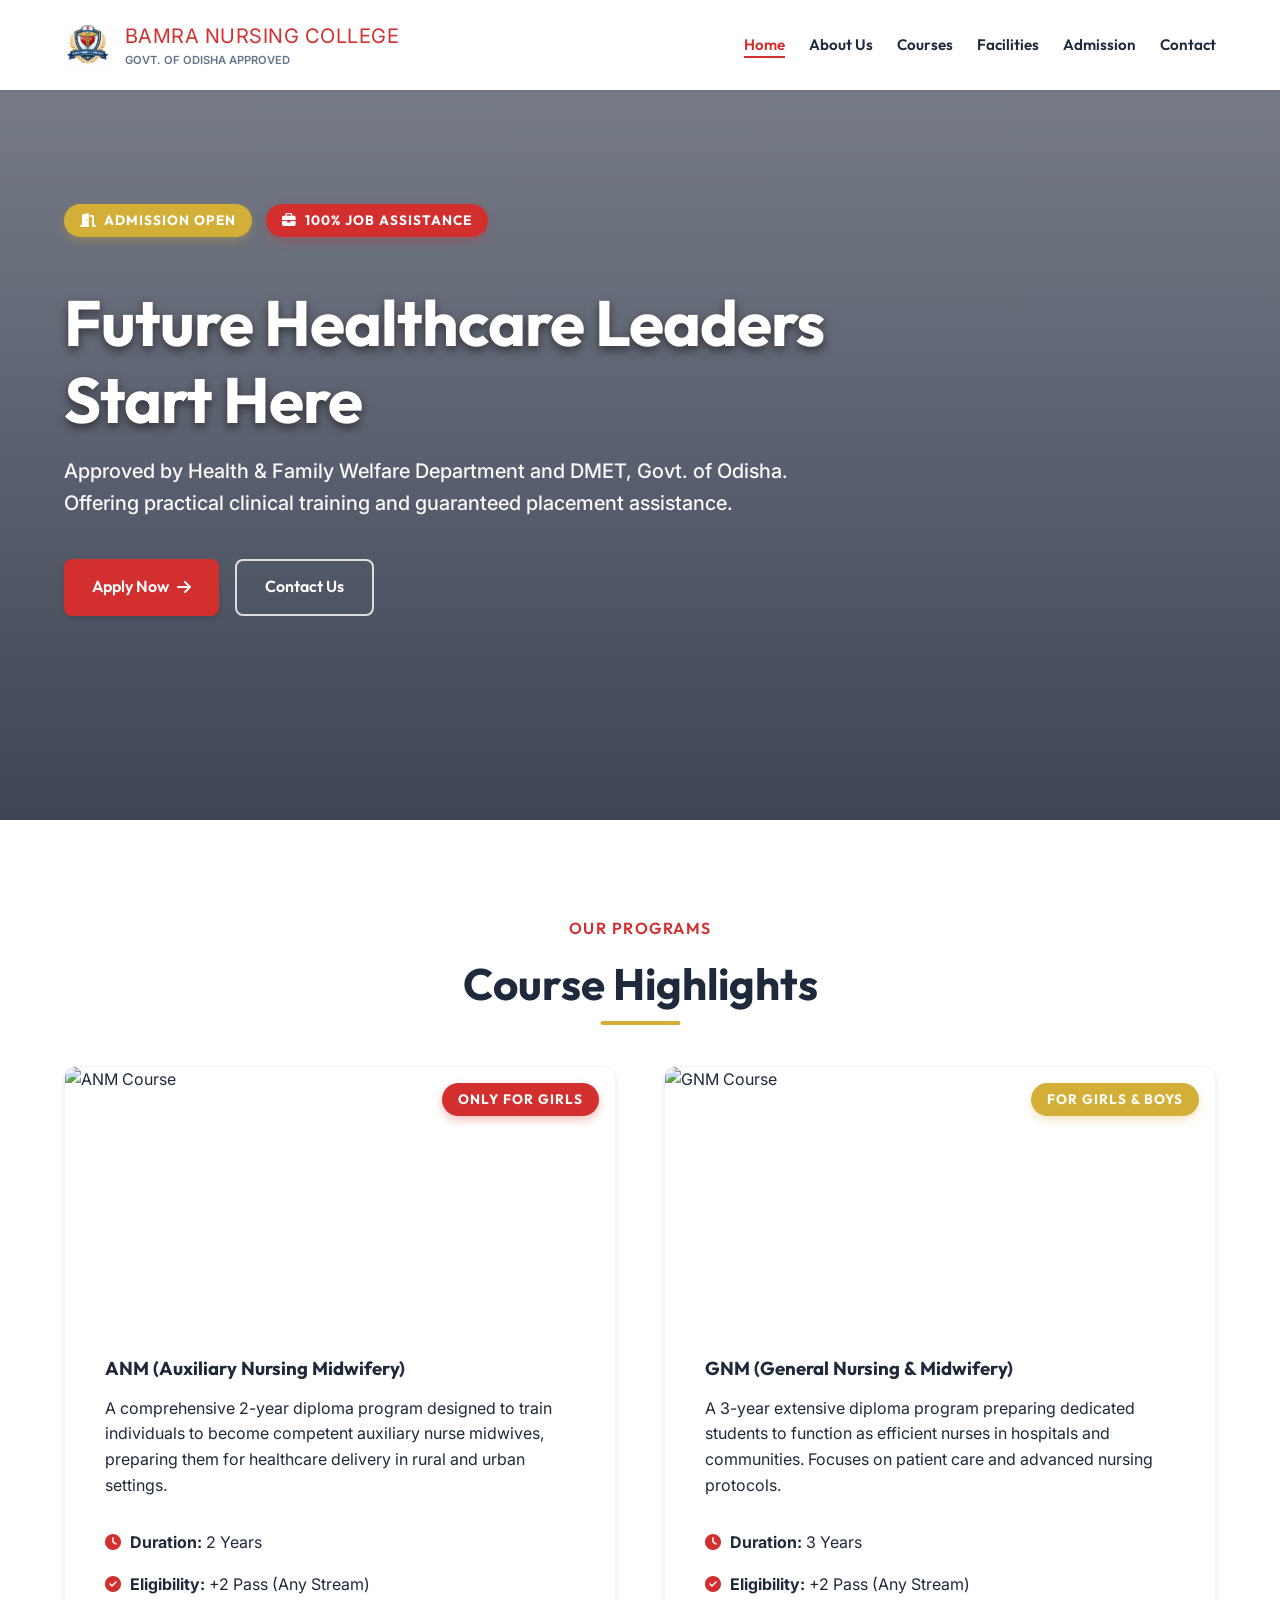
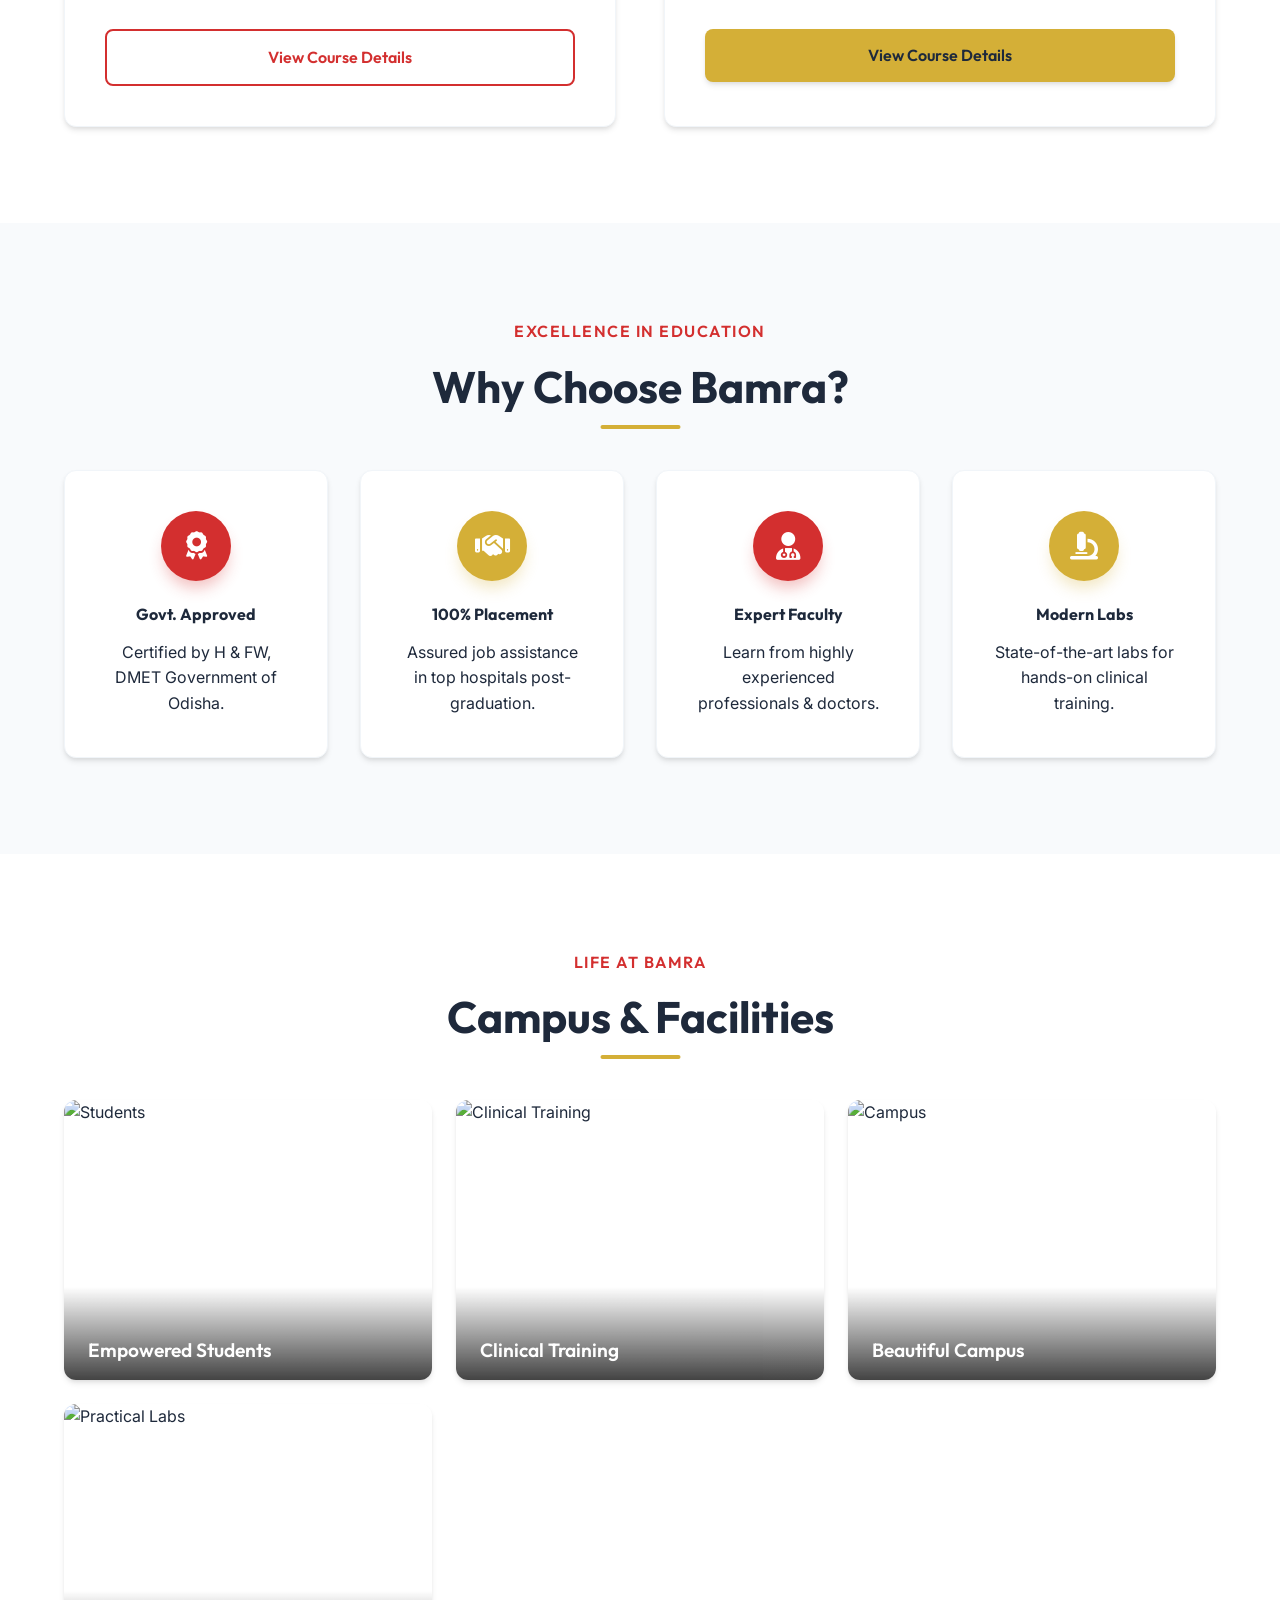
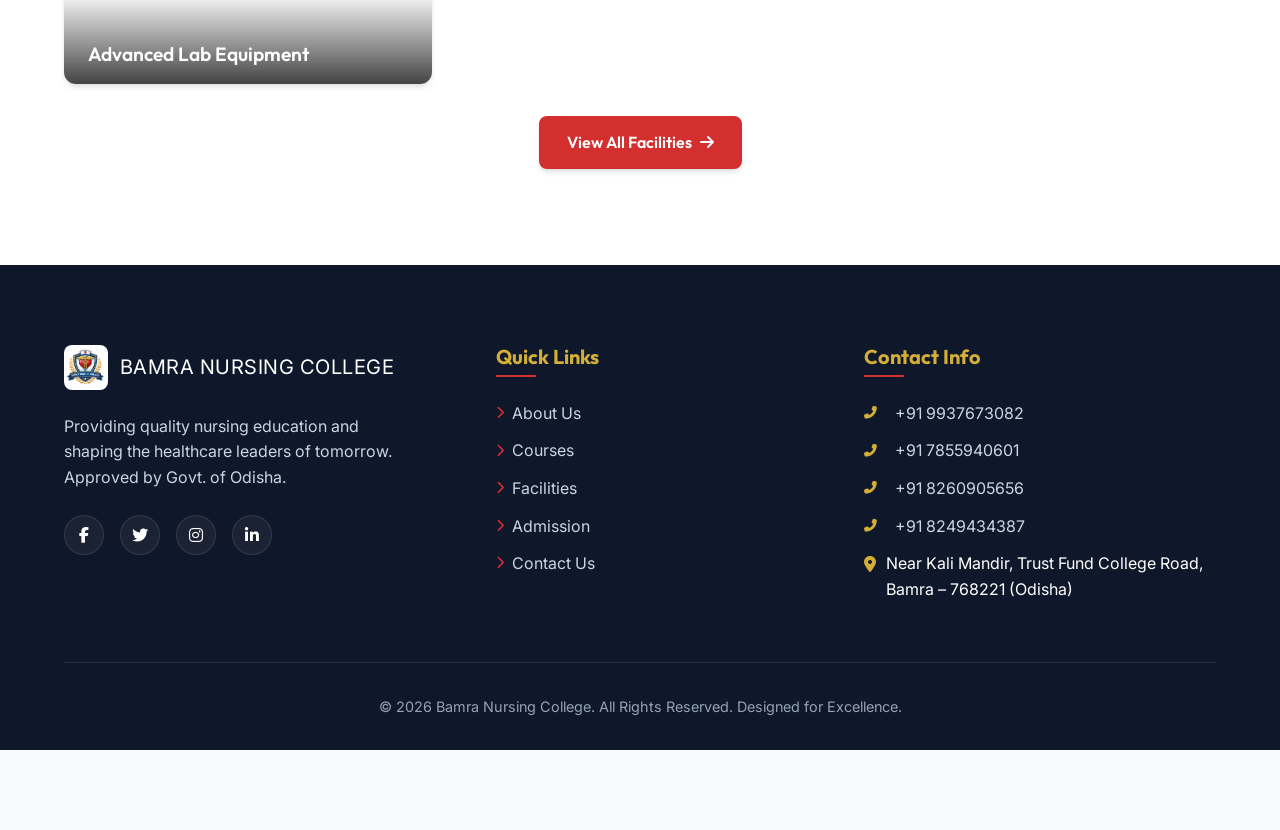
==== index.html @ a9dd7c08 "college first" ====
<!DOCTYPE html>
<html lang="en">
<head>
    <meta charset="UTF-8">
    <meta name="viewport" content="width=device-width, initial-scale=1.0">
    <title>Home - Bamra Nursing College</title>
    <meta name="description" content="Bamra Nursing College - Approved by H & FW, DMET Govt. of Odisha. Offering ANM and GNM courses with 100% Job Assistance.">
    <link rel="stylesheet" href="style.css">
    <script src="script.js" defer></script>
    <style>
        /* Hero Carousel Specific Styles */
        .hero {
            position: relative;
            height: 100vh;
            min-height: 600px;
            overflow: hidden;
            display: flex;
            align-items: center;
            margin-top: -80px; /* Offset to sit behind navbar */
        }
        .hero-slide {
            position: absolute;
            top: 0;
            left: 0;
            width: 100%;
            height: 100%;
            opacity: 0;
            transition: opacity 1.5s ease-in-out;
            background-size: cover;
            background-position: center;
            z-index: 1;
        }
        .hero-slide.active {
            opacity: 1;
        }
        .hero-slide::after {
            content: '';
            position: absolute;
            top: 0; left: 0; right: 0; bottom: 0;
            background: linear-gradient(to bottom, rgba(15, 23, 42, 0.5), rgba(15, 23, 42, 0.8));
            z-index: 2;
        }
        .hero-content {
            position: relative;
            z-index: 3;
            max-width: 900px;
            padding: 0 5%;
            color: var(--white);
            margin-top: 80px;
        }
        .hero-content h1 {
            font-size: 4rem;
            margin: 1.5rem 0 1rem;
            color: var(--white);
            text-shadow: 0 4px 10px rgba(0,0,0,0.5);
            letter-spacing: -1px;
        }
        .hero-content .lead {
            font-size: 1.25rem;
            margin-bottom: 2.5rem;
            color: #f8fafc;
            font-weight: 500;
        }
        .cta-group {
            display: flex;
            gap: 1rem;
            flex-wrap: wrap;
        }
        
        .gallery-grid {
            display: grid;
            grid-template-columns: repeat(auto-fit, minmax(280px, 1fr));
            gap: 1.5rem;
        }
        .gallery-item {
            border-radius: 12px;
            overflow: hidden;
            position: relative;
            height: 280px;
            box-shadow: var(--shadow-md);
        }
        .gallery-item img {
            width: 100%;
            height: 100%;
            object-fit: cover;
            transition: transform 0.6s cubic-bezier(0.4, 0, 0.2, 1);
        }
        .gallery-item:hover img {
            transform: scale(1.1);
        }
        .gallery-overlay {
            position: absolute;
            bottom: 0; left: 0; right: 0;
            background: linear-gradient(to top, rgba(0,0,0,0.9), transparent);
            padding: 3rem 1.5rem 1.5rem;
            color: white;
            font-family: 'Outfit', sans-serif;
            font-weight: 600;
            font-size: 1.2rem;
            transform: translateY(10px);
            opacity: 0.9;
            transition: var(--transition);
        }
        .gallery-item:hover .gallery-overlay {
            transform: translateY(0);
            opacity: 1;
        }
        
        @media (max-width: 768px) {
            .hero-content h1 { font-size: 2.5rem; }
            .hero-content .lead { font-size: 1.1rem; }
        }
    </style>
</head>
<body>

    <!-- Navbar -->
    <nav class="navbar">
        <div class="nav-brand">
            <img src="bamralogo.jpeg" alt="Bamra Nursing College Logo" style="height: 50px; border-radius: 8px;">
            <div class="brand-text-wrapper">
                <span class="brand-title">Bamra Nursing College</span>
                <span class="brand-subtitle">Govt. of Odisha Approved</span>
            </div>
        </div>
        
        <ul class="nav-links">
            <li><a href="index.html" class="active">Home</a></li>
            <li><a href="about.html">About Us</a></li>
            <li><a href="courses.html">Courses</a></li>
            <li><a href="facilities.html">Facilities</a></li>
            <li><a href="admission.html">Admission</a></li>
            <li><a href="contact.html">Contact</a></li>
        </ul>
        
        <div class="hamburger">
            <span></span>
            <span></span>
            <span></span>
        </div>
    </nav>

    <!-- Hero Section -->
    <header class="hero">
        <!-- Carousel Slides -->
        <div class="hero-slide" style="background-image: url('https://images.unsplash.com/photo-1576091160399-112ba8d25d1d?auto=format&fit=crop&w=1920&q=80');"></div>
        <div class="hero-slide" style="background-image: url('https://images.unsplash.com/photo-1581594693702-fbdc51b2763b?auto=format&fit=crop&w=1920&q=80');"></div>
        <div class="hero-slide" style="background-image: url('https://images.unsplash.com/photo-1519494026892-80bbd2d6fd0d?auto=format&fit=crop&w=1920&q=80');"></div>

        <div class="hero-content fade-in appear">
            <div class="mb-4">
                <span class="badge badge-gold mb-2"><i class="fas fa-door-open"></i> Admission Open</span>
                <span class="badge badge-red mb-2" style="margin-left: 10px;"><i class="fas fa-briefcase"></i> 100% Job Assistance</span>
            </div>
            
            <h1>Future Healthcare Leaders<br>Start Here</h1>
            <p class="lead">Approved by Health & Family Welfare Department and DMET, Govt. of Odisha. Offering practical clinical training and guaranteed placement assistance.</p>
            
            <div class="cta-group">
                <a href="admission.html" class="btn btn-primary">Apply Now <i class="fas fa-arrow-right"></i></a>
                <a href="contact.html" class="btn btn-outline" style="border-color: rgba(255,255,255,0.8); color: white;">Contact Us</a>
            </div>
        </div>
    </header>

    <!-- Course Highlights -->
    <section class="section section-light">
        <span class="section-subtitle">Our Programs</span>
        <h2 class="section-title">Course Highlights</h2>
        
        <div class="grid-2">
            <!-- ANM Card -->
            <div class="card p-0 fade-in">
                <div style="height: 250px; overflow: hidden; position: relative;">
                    <img src="https://images.unsplash.com/photo-1551076805-e1869033e561?auto=format&fit=crop&w=800&q=80" alt="ANM Course" style="width:100%; height:100%; object-fit:cover;">
                    <div style="position: absolute; top: 1rem; right: 1rem;">
                        <span class="badge badge-red">Only for Girls</span>
                    </div>
                </div>
                <div style="padding: 2.5rem;">
                    <h3 class="mb-2">ANM (Auxiliary Nursing Midwifery)</h3>
                    <p class="text-muted mb-4">A comprehensive 2-year diploma program designed to train individuals to become competent auxiliary nurse midwives, preparing them for healthcare delivery in rural and urban settings.</p>
                    <ul class="mb-4" style="color: var(--text-main);">
                        <li class="mb-2"><i class="fas fa-clock text-primary"></i> <strong style="margin-left: 5px;">Duration:</strong> 2 Years</li>
                        <li><i class="fas fa-check-circle text-primary"></i> <strong style="margin-left: 5px;">Eligibility:</strong> +2 Pass (Any Stream)</li>
                    </ul>
                    <a href="courses.html" class="btn btn-outline" style="width: 100%;">View Course Details</a>
                </div>
            </div>

            <!-- GNM Card -->
            <div class="card p-0 fade-in" style="transition-delay: 0.2s;">
                <div style="height: 250px; overflow: hidden; position: relative;">
                    <img src="https://images.unsplash.com/photo-1584515933487-779824d29309?auto=format&fit=crop&w=800&q=80" alt="GNM Course" style="width:100%; height:100%; object-fit:cover;">
                    <div style="position: absolute; top: 1rem; right: 1rem;">
                        <span class="badge badge-gold">For Girls & Boys</span>
                    </div>
                </div>
                <div style="padding: 2.5rem;">
                    <h3 class="mb-2">GNM (General Nursing & Midwifery)</h3>
                    <p class="text-muted mb-4">A 3-year extensive diploma program preparing dedicated students to function as efficient nurses in hospitals and communities. Focuses on patient care and advanced nursing protocols.</p>
                    <ul class="mb-4" style="color: var(--text-main);">
                        <li class="mb-2"><i class="fas fa-clock text-primary"></i> <strong style="margin-left: 5px;">Duration:</strong> 3 Years</li>
                        <li><i class="fas fa-check-circle text-primary"></i> <strong style="margin-left: 5px;">Eligibility:</strong> +2 Pass (Any Stream)</li>
                    </ul>
                    <a href="courses.html" class="btn btn-gold" style="width: 100%;">View Course Details</a>
                </div>
            </div>
        </div>
    </section>

    <!-- Why Choose Us -->
    <section class="section section-bg">
        <span class="section-subtitle">Excellence in Education</span>
        <h2 class="section-title">Why Choose Bamra?</h2>
        
        <div class="grid-4">
            <div class="card fade-in" style="padding: 2.5rem; text-align: center;">
                <div style="width: 70px; height: 70px; background-color: var(--primary-red); color: white; border-radius: 50%; display: flex; align-items: center; justify-content: center; font-size: 1.75rem; margin: 0 auto 1.5rem; box-shadow: 0 10px 15px -3px rgba(211,47,47,0.3);">
                    <i class="fas fa-award"></i>
                </div>
                <h4 class="mb-2">Govt. Approved</h4>
                <p class="text-muted">Certified by H & FW, DMET Government of Odisha.</p>
            </div>
            
            <div class="card fade-in" style="padding: 2.5rem; text-align: center; transition-delay: 0.1s;">
                <div style="width: 70px; height: 70px; background-color: var(--gold); color: white; border-radius: 50%; display: flex; align-items: center; justify-content: center; font-size: 1.75rem; margin: 0 auto 1.5rem; box-shadow: 0 10px 15px -3px rgba(212,175,55,0.3);">
                    <i class="fas fa-handshake"></i>
                </div>
                <h4 class="mb-2">100% Placement</h4>
                <p class="text-muted">Assured job assistance in top hospitals post-graduation.</p>
            </div>
            
            <div class="card fade-in" style="padding: 2.5rem; text-align: center; transition-delay: 0.2s;">
                <div style="width: 70px; height: 70px; background-color: var(--primary-red); color: white; border-radius: 50%; display: flex; align-items: center; justify-content: center; font-size: 1.75rem; margin: 0 auto 1.5rem; box-shadow: 0 10px 15px -3px rgba(211,47,47,0.3);">
                    <i class="fas fa-user-md"></i>
                </div>
                <h4 class="mb-2">Expert Faculty</h4>
                <p class="text-muted">Learn from highly experienced professionals & doctors.</p>
            </div>
            
            <div class="card fade-in" style="padding: 2.5rem; text-align: center; transition-delay: 0.3s;">
                <div style="width: 70px; height: 70px; background-color: var(--gold); color: white; border-radius: 50%; display: flex; align-items: center; justify-content: center; font-size: 1.75rem; margin: 0 auto 1.5rem; box-shadow: 0 10px 15px -3px rgba(212,175,55,0.3);">
                    <i class="fas fa-microscope"></i>
                </div>
                <h4 class="mb-2">Modern Labs</h4>
                <p class="text-muted">State-of-the-art labs for hands-on clinical training.</p>
            </div>
        </div>
    </section>

    <!-- Campus Gallery -->
    <section class="section section-light">
        <span class="section-subtitle">Life at Bamra</span>
        <h2 class="section-title">Campus & Facilities</h2>
        
        <div class="gallery-grid">
            <div class="gallery-item fade-in">
                <img src="https://images.unsplash.com/photo-1527613426441-4da17471b66d?auto=format&fit=crop&w=600&q=80" alt="Students">
                <div class="gallery-overlay">Empowered Students</div>
            </div>
            <div class="gallery-item fade-in" style="transition-delay: 0.1s;">
                <img src="https://images.unsplash.com/photo-1579684385127-1ef15d508118?auto=format&fit=crop&w=600&q=80" alt="Clinical Training">
                <div class="gallery-overlay">Clinical Training</div>
            </div>
            <div class="gallery-item fade-in" style="transition-delay: 0.2s;">
                <img src="https://images.unsplash.com/photo-1563200062-8e7c1f88ff05?auto=format&fit=crop&w=600&q=80" alt="Campus">
                <div class="gallery-overlay">Beautiful Campus</div>
            </div>
            <div class="gallery-item fade-in" style="transition-delay: 0.3s;">
                <img src="https://images.unsplash.com/photo-1582719508461-905c673771fd?auto=format&fit=crop&w=600&q=80" alt="Practical Labs">
                <div class="gallery-overlay">Advanced Lab Equipment</div>
            </div>
        </div>
        
        <div class="text-center mt-4 fade-in">
            <a href="facilities.html" class="btn btn-primary">View All Facilities <i class="fas fa-arrow-right"></i></a>
        </div>
    </section>

    <!-- Footer -->
    <footer class="footer">
        <div class="footer-top">
            <div class="footer-col">
                <div class="nav-brand mb-3" style="color: white;">
                    <img src="bamralogo.jpeg" alt="Bamra Nursing College Logo" style="height: 45px; border-radius: 8px;">
                    <div class="brand-text-wrapper">
                        <span class="brand-title" style="color: white;">Bamra Nursing College</span>
                    </div>
                </div>
                <p>Providing quality nursing education and shaping the healthcare leaders of tomorrow. Approved by Govt. of Odisha.</p>
                <div class="social-icons">
                    <a href="#"><i class="fab fa-facebook-f"></i></a>
                    <a href="#"><i class="fab fa-twitter"></i></a>
                    <a href="#"><i class="fab fa-instagram"></i></a>
                    <a href="#"><i class="fab fa-linkedin-in"></i></a>
                </div>
            </div>
            <div class="footer-col" style="padding-left: 2rem;">
                <h4>Quick Links</h4>
                <ul class="footer-links">
                    <li><a href="about.html"><i class="fas fa-chevron-right"></i> About Us</a></li>
                    <li><a href="courses.html"><i class="fas fa-chevron-right"></i> Courses</a></li>
                    <li><a href="facilities.html"><i class="fas fa-chevron-right"></i> Facilities</a></li>
                    <li><a href="admission.html"><i class="fas fa-chevron-right"></i> Admission</a></li>
                    <li><a href="contact.html"><i class="fas fa-chevron-right"></i> Contact Us</a></li>
                </ul>
            </div>
            <div class="footer-col">
                <h4>Contact Info</h4>
                <ul class="footer-links">
                    <li><a href="tel:9937673082"><i class="fas fa-phone-alt" style="margin-right:10px; color: var(--gold);"></i> +91 9937673082</a></li>
                    <li><a href="tel:7855940601"><i class="fas fa-phone-alt" style="margin-right:10px; color: var(--gold);"></i> +91 7855940601</a></li>
                    <li><a href="tel:8260905656"><i class="fas fa-phone-alt" style="margin-right:10px; color: var(--gold);"></i> +91 8260905656</a></li>
                    <li><a href="tel:8249434387"><i class="fas fa-phone-alt" style="margin-right:10px; color: var(--gold);"></i> +91 8249434387</a></li>
                    <li style="display: flex; align-items: flex-start; margin-top: 10px;">
                        <i class="fas fa-map-marker-alt" style="margin-right:10px; color: var(--gold); margin-top: 5px;"></i> 
                        <span>Near Kali Mandir, Trust Fund College Road, Bamra – 768221 (Odisha)</span>
                    </li>
                </ul>
            </div>
        </div>
        <div class="footer-bottom">
            <p>&copy; 2026 Bamra Nursing College. All Rights Reserved. Designed for Excellence.</p>
        </div>
    </footer>
</body>
</html>
---- style.css ----
@import url('https://fonts.googleapis.com/css2?family=Outfit:wght@300;400;500;600;700;800&family=Inter:wght@400;500;600&display=swap');
@import url('https://cdnjs.cloudflare.com/ajax/libs/font-awesome/6.4.0/css/all.min.css');

:root {
  --primary-red: #d32f2f;
  --primary-dark: #b71c1c;
  --gold: #d4af37;
  --gold-light: #fefcf3;
  --white: #ffffff;
  --bg-light: #f8fafc;
  --text-main: #1e293b;
  --text-muted: #64748b;
  --transition: all 0.3s cubic-bezier(0.4, 0, 0.2, 1);
  --shadow-sm: 0 1px 3px rgba(0,0,0,0.1);
  --shadow-md: 0 4px 6px -1px rgba(0,0,0,0.1), 0 2px 4px -1px rgba(0,0,0,0.06);
  --shadow-lg: 0 10px 15px -3px rgba(0,0,0,0.1), 0 4px 6px -2px rgba(0,0,0,0.05);
  --shadow-hover: 0 20px 25px -5px rgba(0,0,0,0.1), 0 10px 10px -5px rgba(0,0,0,0.04);
}

* {
  margin: 0;
  padding: 0;
  box-sizing: border-box;
}

html {
  font-size: 16px;
  scroll-behavior: smooth;
}

body {
  font-family: 'Inter', sans-serif;
  color: var(--text-main);
  background-color: var(--bg-light);
  line-height: 1.6;
  overflow-x: hidden;
}

h1, h2, h3, h4, h5, h6, .brand-text {
  font-family: 'Outfit', sans-serif;
  font-weight: 700;
  color: var(--text-main);
  line-height: 1.2;
}

a {
  text-decoration: none;
  color: inherit;
  transition: var(--transition);
}

ul {
  list-style-type: none;
}

img {
  max-width: 100%;
  height: auto;
  display: block;
}

/* Typography Utilities */
.text-center { text-align: center; }
.text-primary { color: var(--primary-red); }
.text-gold { color: var(--gold); }
.text-white { color: var(--white); }
.mb-1 { margin-bottom: 0.5rem; }
.mb-2 { margin-bottom: 1rem; }
.mb-3 { margin-bottom: 1.5rem; }
.mb-4 { margin-bottom: 2rem; }
.mt-4 { margin-top: 2rem; }

/* Buttons */
.btn {
  display: inline-flex;
  align-items: center;
  justify-content: center;
  gap: 0.5rem;
  padding: 0.85rem 1.75rem;
  border-radius: 8px;
  font-weight: 600;
  font-family: 'Outfit', sans-serif;
  cursor: pointer;
  border: none;
  transition: var(--transition);
  text-align: center;
  font-size: 1rem;
}

.btn-primary {
  background-color: var(--primary-red);
  color: var(--white);
  box-shadow: var(--shadow-md);
}
.btn-primary:hover {
  background-color: var(--primary-dark);
  box-shadow: var(--shadow-lg);
  transform: translateY(-2px);
}

.btn-gold {
  background-color: var(--gold);
  color: var(--text-main);
  box-shadow: var(--shadow-md);
}
.btn-gold:hover {
  background-color: #c49c25;
  box-shadow: var(--shadow-lg);
  transform: translateY(-2px);
}

.btn-outline {
  background-color: transparent;
  border: 2px solid var(--primary-red);
  color: var(--primary-red);
}
.btn-outline:hover {
  background-color: var(--primary-red);
  color: var(--white);
}

/* Navbar */
.navbar {
  position: fixed;
  top: 0;
  left: 0;
  width: 100%;
  background-color: var(--white);
  padding: 1.25rem 5%;
  display: flex;
  justify-content: space-between;
  align-items: center;
  z-index: 1000;
  box-shadow: var(--shadow-sm);
  transition: var(--transition);
}

.navbar.scrolled {
  padding: 0.75rem 5%;
  box-shadow: var(--shadow-md);
}

.nav-brand {
  display: flex;
  align-items: center;
  gap: 12px;
  flex-shrink: 0;
}

.nav-brand img {
  max-width: 150px;
  object-fit: contain;
}

.nav-brand .logo-icon {
  font-size: 2.5rem;
  color: var(--primary-red);
}

.brand-text-wrapper {
  display: flex;
  flex-direction: column;
  white-space: nowrap;
}

.brand-title {
  font-size: 1.25rem;
  color: var(--primary-red);
  text-transform: uppercase;
  letter-spacing: 0.5px;
}

.brand-subtitle {
  font-size: 0.7rem;
  font-family: 'Inter', sans-serif;
  color: var(--text-muted);
  font-weight: 600;
  text-transform: uppercase;
}

.nav-links {
  display: flex;
  gap: 1.5rem;
  align-items: center;
}

.nav-links a {
  font-weight: 600;
  font-family: 'Outfit', sans-serif;
  position: relative;
  font-size: 0.95rem;
  color: var(--text-main);
  white-space: nowrap;
}

.nav-links a::after {
  content: '';
  position: absolute;
  width: 0%;
  height: 2px;
  bottom: -4px;
  left: 0;
  background-color: var(--primary-red);
  transition: var(--transition);
}

.nav-links a:hover::after, .nav-links a.active::after {
  width: 100%;
}

.nav-links a:hover, .nav-links a.active {
  color: var(--primary-red);
}

.hamburger {
  display: none;
  cursor: pointer;
  flex-direction: column;
  gap: 5px;
  z-index: 1001;
}

.hamburger span {
  display: block;
  width: 25px;
  height: 3px;
  background-color: var(--text-main);
  transition: var(--transition);
}

/* Footer */
.footer {
  background-color: #0f172a;
  color: var(--white);
  padding: 5rem 5% 2rem;
  margin-top: auto;
}

.footer-top {
  display: grid;
  grid-template-columns: repeat(auto-fit, minmax(250px, 1fr));
  gap: 3rem;
  margin-bottom: 3rem;
}

.footer-col h4 {
  color: var(--gold);
  margin-bottom: 1.5rem;
  font-size: 1.25rem;
  position: relative;
  padding-bottom: 0.5rem;
}

.footer-col h4::after {
  content: '';
  position: absolute;
  left: 0;
  bottom: 0;
  height: 2px;
  width: 40px;
  background-color: var(--primary-red);
}

.footer-col p {
  color: #cbd5e1;
  margin-bottom: 1rem;
}

.footer-links li {
  margin-bottom: 0.75rem;
}

.footer-links a {
  color: #cbd5e1;
  display: flex;
  align-items: center;
  gap: 0.5rem;
}

.footer-links a i {
  color: var(--primary-red);
  font-size: 0.8rem;
}

.footer-links a:hover {
  color: var(--gold);
  transform: translateX(5px);
}

.social-icons {
  display: flex;
  gap: 1rem;
  margin-top: 1.5rem;
}

.social-icons a {
  display: inline-flex;
  align-items: center;
  justify-content: center;
  width: 40px;
  height: 40px;
  background-color: rgba(255,255,255,0.05);
  border-radius: 50%;
  color: var(--white);
  border: 1px solid rgba(255,255,255,0.1);
}

.social-icons a:hover {
  background-color: var(--primary-red);
  border-color: var(--primary-red);
  transform: translateY(-3px);
}

.footer-bottom {
  text-align: center;
  padding-top: 2rem;
  border-top: 1px solid rgba(255,255,255,0.1);
  color: #94a3b8;
  font-size: 0.9rem;
}

/* Badges */
.badge {
  display: inline-flex;
  align-items: center;
  gap: 0.5rem;
  padding: 0.35rem 1rem;
  border-radius: 30px;
  font-size: 0.85rem;
  font-weight: 700;
  font-family: 'Outfit', sans-serif;
  text-transform: uppercase;
  letter-spacing: 1px;
}
.badge-gold {
  background-color: var(--gold);
  color: #fff;
  box-shadow: 0 4px 10px rgba(212, 175, 55, 0.3);
}
.badge-red {
  background-color: var(--primary-red);
  color: var(--white);
  box-shadow: 0 4px 10px rgba(211, 47, 47, 0.3);
}

/* Sections */
main {
  padding-top: 80px; /* Offset for sticky navbar */
  min-height: calc(100vh - 400px);
}

.section {
  padding: 6rem 5%;
}

.section-light {
  background-color: var(--white);
}

.section-bg {
  background-color: var(--bg-light);
}

.section-title {
  text-align: center;
  margin-bottom: 3.5rem;
  font-size: 2.75rem;
  position: relative;
  display: inline-block;
  left: 50%;
  transform: translateX(-50%);
  color: var(--text-main);
}
.section-title::after {
  content: '';
  position: absolute;
  width: 80px;
  height: 4px;
  border-radius: 2px;
  background-color: var(--gold);
  bottom: -15px;
  left: 50%;
  transform: translateX(-50%);
}

.section-subtitle {
  text-align: center;
  color: var(--primary-red);
  font-family: 'Outfit', sans-serif;
  font-weight: 600;
  text-transform: uppercase;
  letter-spacing: 1.5px;
  margin-bottom: 1rem;
  display: block;
}

/* Forms */
.form-group {
  margin-bottom: 1.5rem;
}

.form-label {
  display: block;
  font-weight: 500;
  margin-bottom: 0.5rem;
  color: var(--text-main);
}

.form-control {
  width: 100%;
  padding: 0.85rem 1rem;
  border: 1px solid #cbd5e1;
  border-radius: 6px;
  font-family: inherit;
  font-size: 1rem;
  transition: var(--transition);
  background-color: var(--white);
}

.form-control:focus {
  outline: none;
  border-color: var(--primary-red);
  box-shadow: 0 0 0 3px rgba(211, 47, 47, 0.1);
}

.form-control::placeholder {
  color: #94a3b8;
}

/* Grids */
.grid-2 {
  display: grid;
  grid-template-columns: repeat(2, 1fr);
  gap: 3rem;
}

.grid-3 {
  display: grid;
  grid-template-columns: repeat(3, 1fr);
  gap: 2rem;
}

.grid-4 {
  display: grid;
  grid-template-columns: repeat(auto-fit, minmax(250px, 1fr));
  gap: 2rem;
}

/* Cards */
.card {
  background-color: var(--white);
  border-radius: 12px;
  overflow: hidden;
  box-shadow: var(--shadow-md);
  transition: var(--transition);
  border: 1px solid #f1f5f9;
  height: 100%;
  display: flex;
  flex-direction: column;
}

.card:hover {
  transform: translateY(-10px);
  box-shadow: var(--shadow-hover);
  border-color: var(--white);
}

/* Animations */
.fade-in {
  opacity: 0;
  transform: translateY(40px);
  transition: opacity 0.8s cubic-bezier(0.4, 0, 0.2, 1), transform 0.8s cubic-bezier(0.4, 0, 0.2, 1);
}

.fade-in.appear {
  opacity: 1;
  transform: translateY(0);
}

/* Responsive Styles */
@media (max-width: 1100px) {
  .nav-links {
    position: fixed;
    top: 0;
    right: -100%;
    width: 300px;
    height: 100vh;
    background-color: var(--white);
    flex-direction: column;
    padding-top: 6rem;
    box-shadow: -10px 0 30px rgba(0,0,0,0.1);
    transition: 0.4s cubic-bezier(0.4, 0, 0.2, 1);
  }
  
  .nav-links.active {
    right: 0;
  }
  
  .hamburger {
    display: flex;
  }
  
  .hamburger.active span:nth-child(1) {
    transform: translateY(8px) rotate(45deg);
  }
  .hamburger.active span:nth-child(2) {
    opacity: 0;
  }
  .hamburger.active span:nth-child(3) {
    transform: translateY(-8px) rotate(-45deg);
  }

  .grid-2, .grid-3 {
    grid-template-columns: 1fr;
  }
}

@media (max-width: 768px) {
  .section-title {
    font-size: 2.25rem;
  }
  .brand-title {
    font-size: 1.25rem;
  }
  .brand-subtitle {
    font-size: 0.65rem;
  }
  .section {
    padding: 4rem 5%;
  }
}
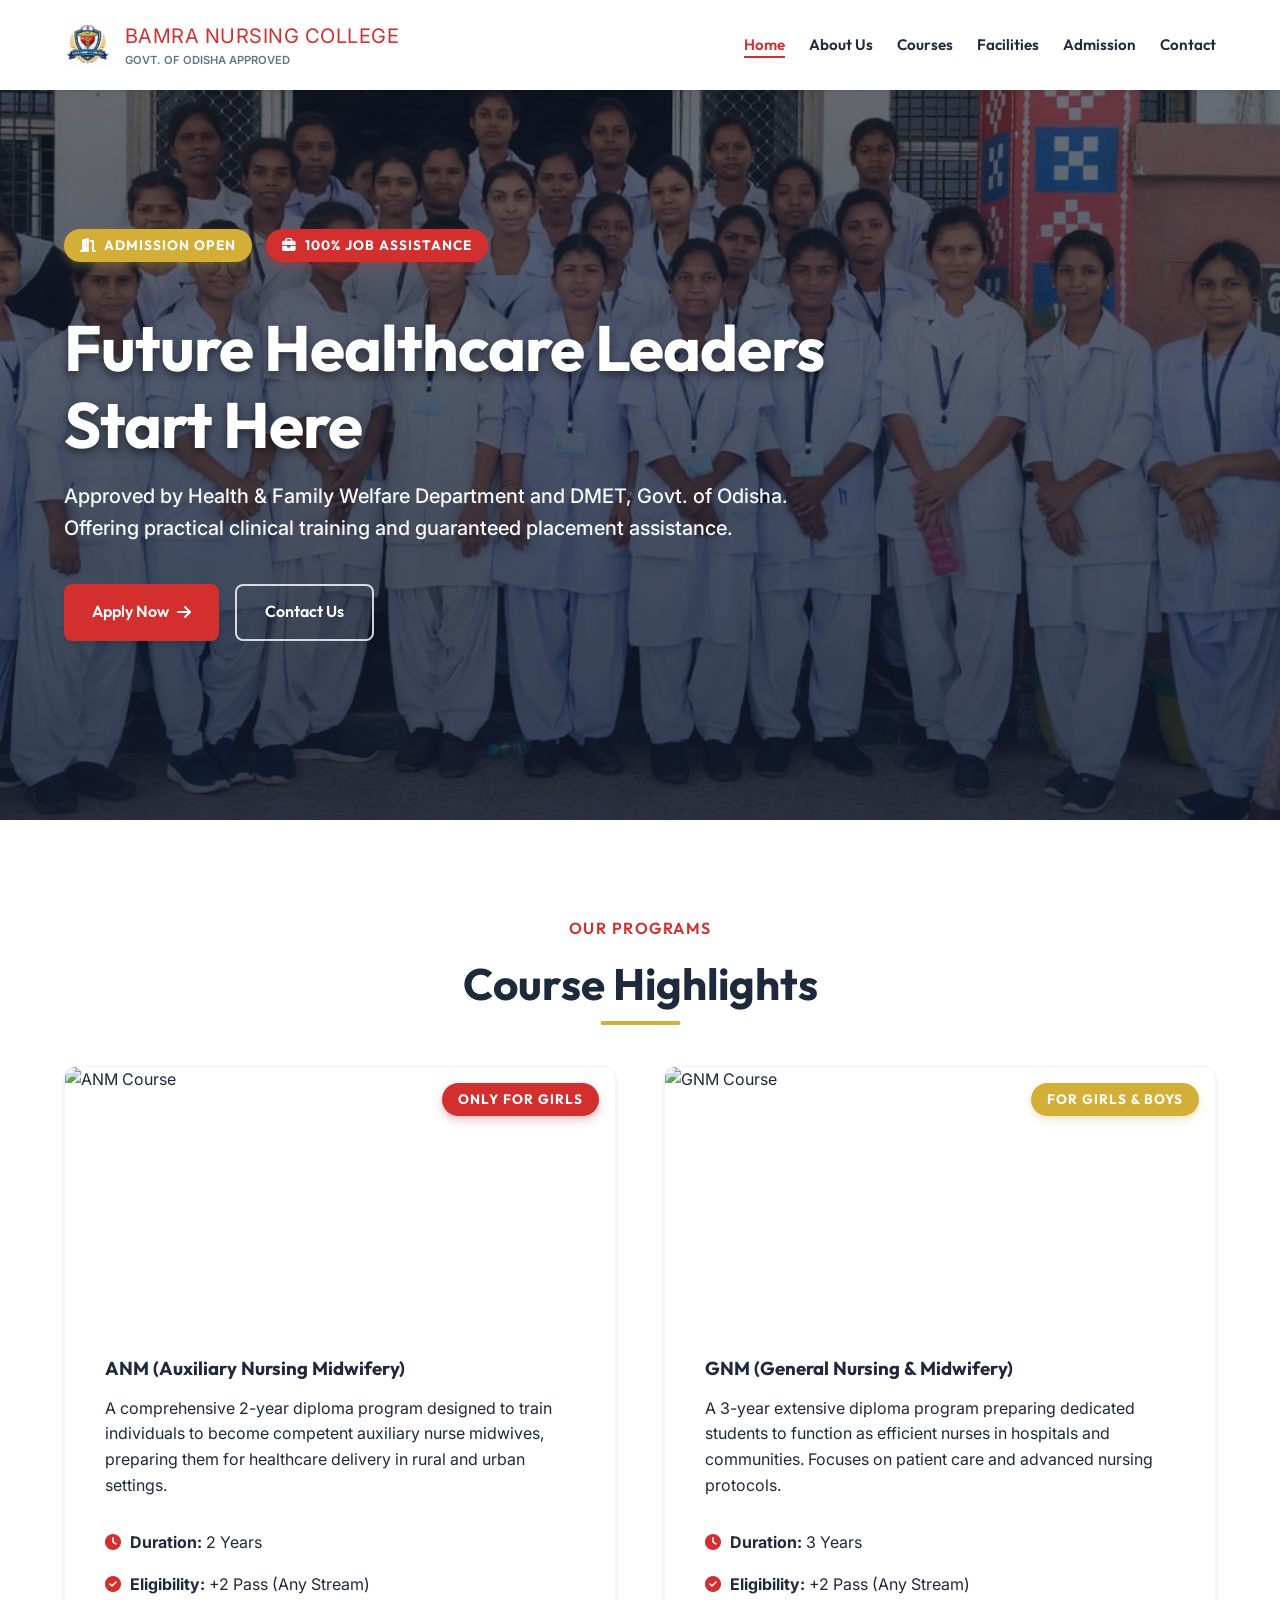
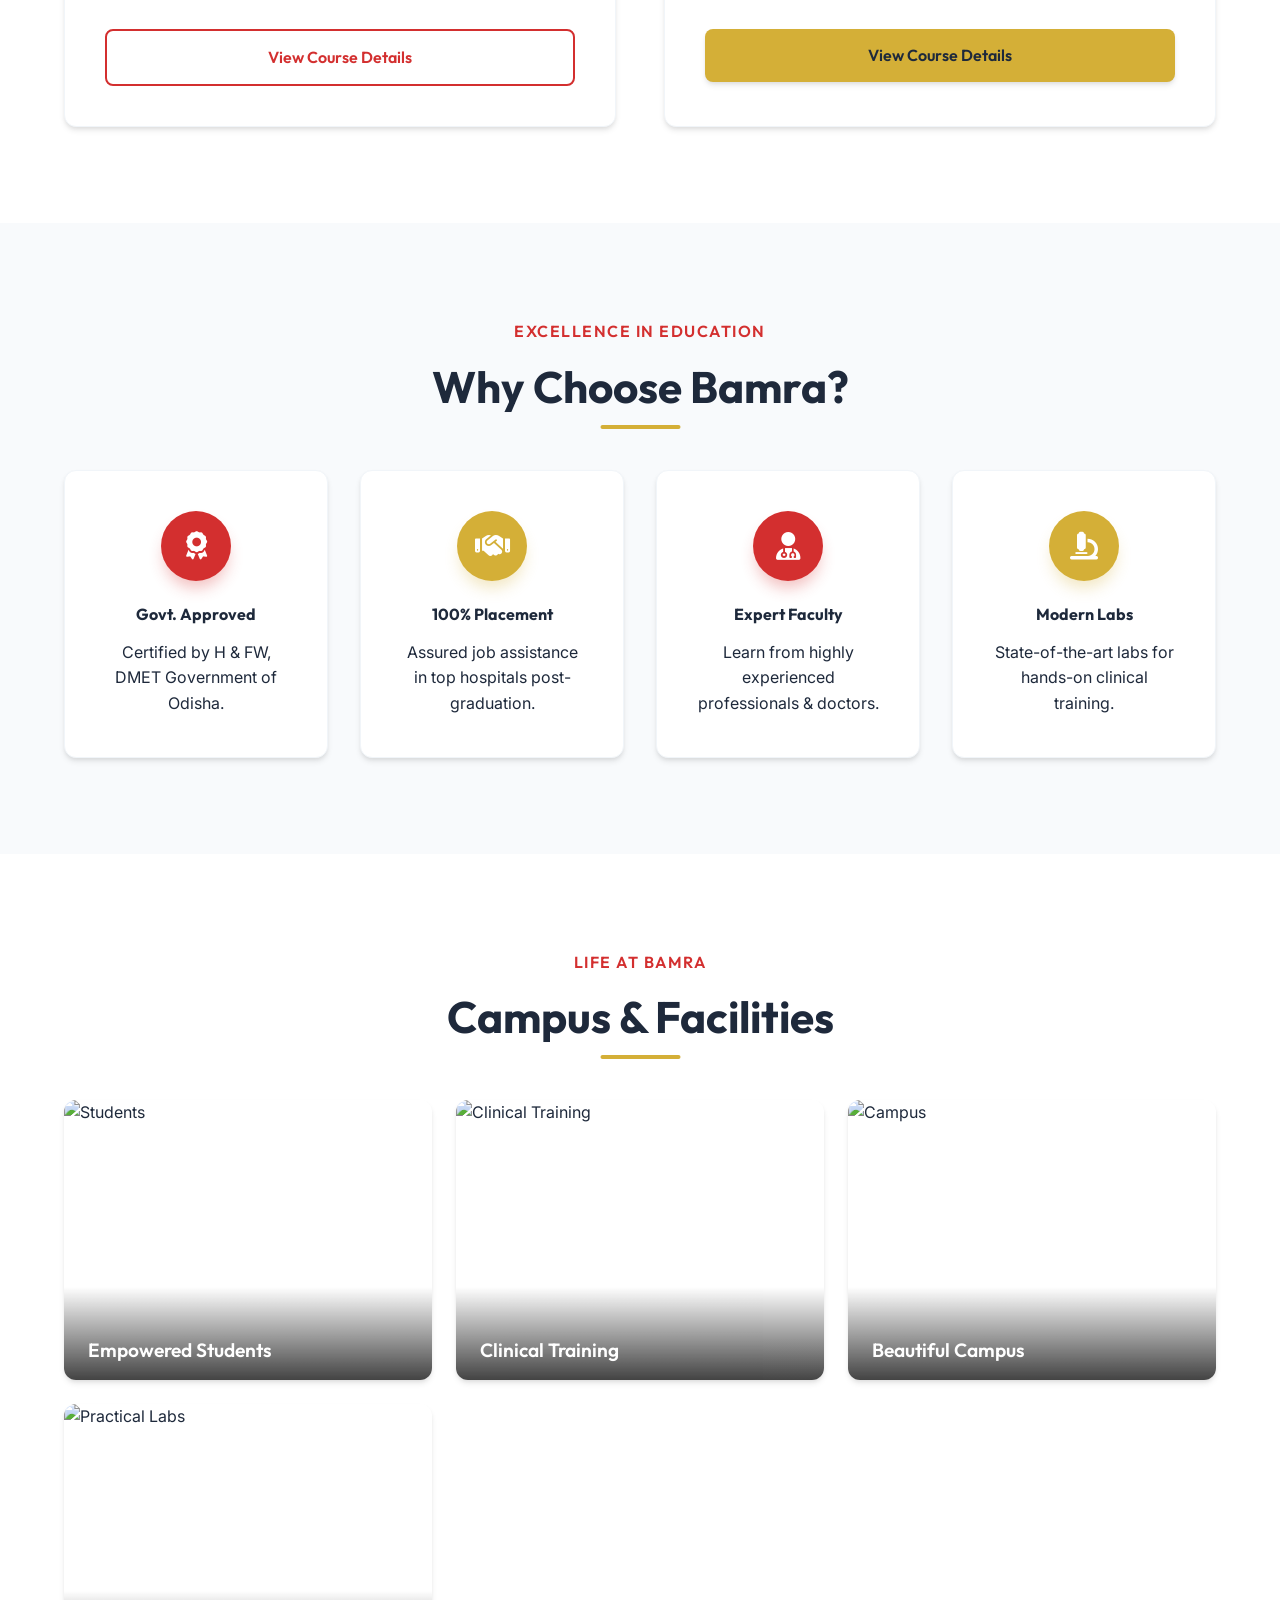
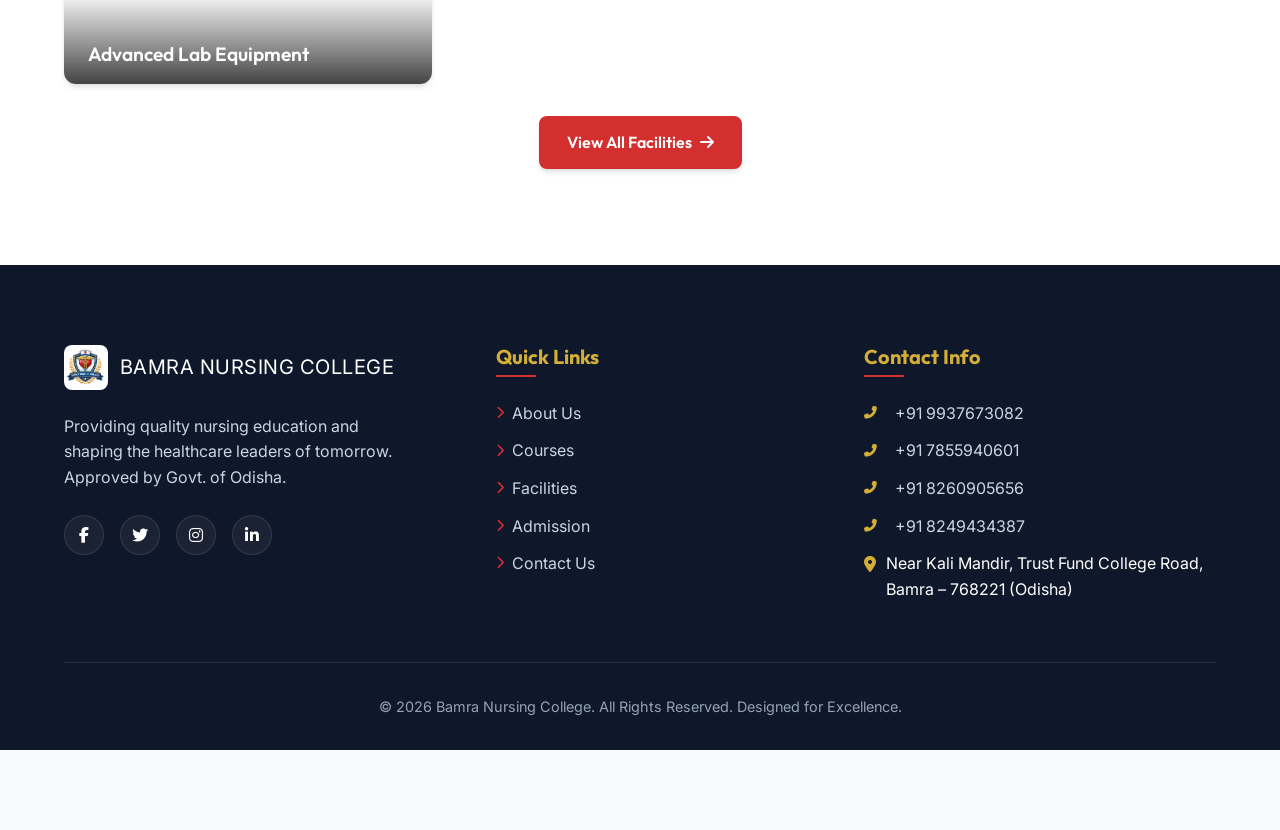
==== commit ccb05d3f: "one student img1 added" ====
--- a/index.html
+++ b/index.html
@@ -1,10 +1,12 @@
 <!DOCTYPE html>
 <html lang="en">
+
 <head>
     <meta charset="UTF-8">
     <meta name="viewport" content="width=device-width, initial-scale=1.0">
     <title>Home - Bamra Nursing College</title>
-    <meta name="description" content="Bamra Nursing College - Approved by H & FW, DMET Govt. of Odisha. Offering ANM and GNM courses with 100% Job Assistance.">
+    <meta name="description"
+        content="Bamra Nursing College - Approved by H & FW, DMET Govt. of Odisha. Offering ANM and GNM courses with 100% Job Assistance.">
     <link rel="stylesheet" href="style.css">
     <script src="script.js" defer></script>
     <style>
@@ -16,8 +18,10 @@
             overflow: hidden;
             display: flex;
             align-items: center;
-            margin-top: -80px; /* Offset to sit behind navbar */
-        }
+            margin-top: -80px;
+            /* Offset to sit behind navbar */
+        }
+
         .hero-slide {
             position: absolute;
             top: 0;
@@ -30,48 +34,58 @@
             background-position: center;
             z-index: 1;
         }
+
         .hero-slide.active {
             opacity: 1;
         }
+
         .hero-slide::after {
             content: '';
             position: absolute;
-            top: 0; left: 0; right: 0; bottom: 0;
+            top: 0;
+            left: 0;
+            right: 0;
+            bottom: 0;
             background: linear-gradient(to bottom, rgba(15, 23, 42, 0.5), rgba(15, 23, 42, 0.8));
             z-index: 2;
         }
+
         .hero-content {
             position: relative;
             z-index: 3;
             max-width: 900px;
             padding: 0 5%;
             color: var(--white);
-            margin-top: 80px;
-        }
+            margin-top: 130px;
+        }
+
         .hero-content h1 {
             font-size: 4rem;
             margin: 1.5rem 0 1rem;
             color: var(--white);
-            text-shadow: 0 4px 10px rgba(0,0,0,0.5);
+            text-shadow: 0 4px 10px rgba(0, 0, 0, 0.5);
             letter-spacing: -1px;
         }
+
         .hero-content .lead {
             font-size: 1.25rem;
             margin-bottom: 2.5rem;
             color: #f8fafc;
             font-weight: 500;
         }
+
         .cta-group {
             display: flex;
             gap: 1rem;
             flex-wrap: wrap;
         }
-        
+
         .gallery-grid {
             display: grid;
             grid-template-columns: repeat(auto-fit, minmax(280px, 1fr));
             gap: 1.5rem;
         }
+
         .gallery-item {
             border-radius: 12px;
             overflow: hidden;
@@ -79,19 +93,24 @@
             height: 280px;
             box-shadow: var(--shadow-md);
         }
+
         .gallery-item img {
             width: 100%;
             height: 100%;
             object-fit: cover;
             transition: transform 0.6s cubic-bezier(0.4, 0, 0.2, 1);
         }
+
         .gallery-item:hover img {
             transform: scale(1.1);
         }
+
         .gallery-overlay {
             position: absolute;
-            bottom: 0; left: 0; right: 0;
-            background: linear-gradient(to top, rgba(0,0,0,0.9), transparent);
+            bottom: 0;
+            left: 0;
+            right: 0;
+            background: linear-gradient(to top, rgba(0, 0, 0, 0.9), transparent);
             padding: 3rem 1.5rem 1.5rem;
             color: white;
             font-family: 'Outfit', sans-serif;
@@ -101,17 +120,24 @@
             opacity: 0.9;
             transition: var(--transition);
         }
+
         .gallery-item:hover .gallery-overlay {
             transform: translateY(0);
             opacity: 1;
         }
-        
+
         @media (max-width: 768px) {
-            .hero-content h1 { font-size: 2.5rem; }
-            .hero-content .lead { font-size: 1.1rem; }
+            .hero-content h1 {
+                font-size: 2.5rem;
+            }
+
+            .hero-content .lead {
+                font-size: 1.1rem;
+            }
         }
     </style>
 </head>
+
 <body>
 
     <!-- Navbar -->
@@ -123,7 +149,7 @@
                 <span class="brand-subtitle">Govt. of Odisha Approved</span>
             </div>
         </div>
-        
+
         <ul class="nav-links">
             <li><a href="index.html" class="active">Home</a></li>
             <li><a href="about.html">About Us</a></li>
@@ -132,7 +158,7 @@
             <li><a href="admission.html">Admission</a></li>
             <li><a href="contact.html">Contact</a></li>
         </ul>
-        
+
         <div class="hamburger">
             <span></span>
             <span></span>
@@ -143,22 +169,30 @@
     <!-- Hero Section -->
     <header class="hero">
         <!-- Carousel Slides -->
-        <div class="hero-slide" style="background-image: url('https://images.unsplash.com/photo-1576091160399-112ba8d25d1d?auto=format&fit=crop&w=1920&q=80');"></div>
-        <div class="hero-slide" style="background-image: url('https://images.unsplash.com/photo-1581594693702-fbdc51b2763b?auto=format&fit=crop&w=1920&q=80');"></div>
-        <div class="hero-slide" style="background-image: url('https://images.unsplash.com/photo-1519494026892-80bbd2d6fd0d?auto=format&fit=crop&w=1920&q=80');"></div>
+        <div class="hero-slide" style="background-image: url('img1.jpeg');"></div>
+        <!-- <div class="hero-slide" style="background-image: url('https://images.unsplash.com/photo-1576091160399-112ba8d25d1d?auto=format&fit=crop&w=1920&q=80');"></div> -->
+        <div class="hero-slide"
+            style="background-image: url('https://images.unsplash.com/photo-1581594693702-fbdc51b2763b?auto=format&fit=crop&w=1920&q=80');">
+        </div>
+        <div class="hero-slide"
+            style="background-image: url('https://images.unsplash.com/photo-1519494026892-80bbd2d6fd0d?auto=format&fit=crop&w=1920&q=80');">
+        </div>
 
         <div class="hero-content fade-in appear">
             <div class="mb-4">
                 <span class="badge badge-gold mb-2"><i class="fas fa-door-open"></i> Admission Open</span>
-                <span class="badge badge-red mb-2" style="margin-left: 10px;"><i class="fas fa-briefcase"></i> 100% Job Assistance</span>
-            </div>
-            
+                <span class="badge badge-red mb-2" style="margin-left: 10px;"><i class="fas fa-briefcase"></i> 100% Job
+                    Assistance</span>
+            </div>
+
             <h1>Future Healthcare Leaders<br>Start Here</h1>
-            <p class="lead">Approved by Health & Family Welfare Department and DMET, Govt. of Odisha. Offering practical clinical training and guaranteed placement assistance.</p>
-            
+            <p class="lead">Approved by Health & Family Welfare Department and DMET, Govt. of Odisha. Offering practical
+                clinical training and guaranteed placement assistance.</p>
+
             <div class="cta-group">
                 <a href="admission.html" class="btn btn-primary">Apply Now <i class="fas fa-arrow-right"></i></a>
-                <a href="contact.html" class="btn btn-outline" style="border-color: rgba(255,255,255,0.8); color: white;">Contact Us</a>
+                <a href="contact.html" class="btn btn-outline"
+                    style="border-color: rgba(255,255,255,0.8); color: white;">Contact Us</a>
             </div>
         </div>
     </header>
@@ -167,22 +201,27 @@
     <section class="section section-light">
         <span class="section-subtitle">Our Programs</span>
         <h2 class="section-title">Course Highlights</h2>
-        
+
         <div class="grid-2">
             <!-- ANM Card -->
             <div class="card p-0 fade-in">
                 <div style="height: 250px; overflow: hidden; position: relative;">
-                    <img src="https://images.unsplash.com/photo-1551076805-e1869033e561?auto=format&fit=crop&w=800&q=80" alt="ANM Course" style="width:100%; height:100%; object-fit:cover;">
+                    <img src="https://images.unsplash.com/photo-1551076805-e1869033e561?auto=format&fit=crop&w=800&q=80"
+                        alt="ANM Course" style="width:100%; height:100%; object-fit:cover;">
                     <div style="position: absolute; top: 1rem; right: 1rem;">
                         <span class="badge badge-red">Only for Girls</span>
                     </div>
                 </div>
                 <div style="padding: 2.5rem;">
                     <h3 class="mb-2">ANM (Auxiliary Nursing Midwifery)</h3>
-                    <p class="text-muted mb-4">A comprehensive 2-year diploma program designed to train individuals to become competent auxiliary nurse midwives, preparing them for healthcare delivery in rural and urban settings.</p>
+                    <p class="text-muted mb-4">A comprehensive 2-year diploma program designed to train individuals to
+                        become competent auxiliary nurse midwives, preparing them for healthcare delivery in rural and
+                        urban settings.</p>
                     <ul class="mb-4" style="color: var(--text-main);">
-                        <li class="mb-2"><i class="fas fa-clock text-primary"></i> <strong style="margin-left: 5px;">Duration:</strong> 2 Years</li>
-                        <li><i class="fas fa-check-circle text-primary"></i> <strong style="margin-left: 5px;">Eligibility:</strong> +2 Pass (Any Stream)</li>
+                        <li class="mb-2"><i class="fas fa-clock text-primary"></i> <strong
+                                style="margin-left: 5px;">Duration:</strong> 2 Years</li>
+                        <li><i class="fas fa-check-circle text-primary"></i> <strong
+                                style="margin-left: 5px;">Eligibility:</strong> +2 Pass (Any Stream)</li>
                     </ul>
                     <a href="courses.html" class="btn btn-outline" style="width: 100%;">View Course Details</a>
                 </div>
@@ -191,17 +230,22 @@
             <!-- GNM Card -->
             <div class="card p-0 fade-in" style="transition-delay: 0.2s;">
                 <div style="height: 250px; overflow: hidden; position: relative;">
-                    <img src="https://images.unsplash.com/photo-1584515933487-779824d29309?auto=format&fit=crop&w=800&q=80" alt="GNM Course" style="width:100%; height:100%; object-fit:cover;">
+                    <img src="https://images.unsplash.com/photo-1584515933487-779824d29309?auto=format&fit=crop&w=800&q=80"
+                        alt="GNM Course" style="width:100%; height:100%; object-fit:cover;">
                     <div style="position: absolute; top: 1rem; right: 1rem;">
                         <span class="badge badge-gold">For Girls & Boys</span>
                     </div>
                 </div>
                 <div style="padding: 2.5rem;">
                     <h3 class="mb-2">GNM (General Nursing & Midwifery)</h3>
-                    <p class="text-muted mb-4">A 3-year extensive diploma program preparing dedicated students to function as efficient nurses in hospitals and communities. Focuses on patient care and advanced nursing protocols.</p>
+                    <p class="text-muted mb-4">A 3-year extensive diploma program preparing dedicated students to
+                        function as efficient nurses in hospitals and communities. Focuses on patient care and advanced
+                        nursing protocols.</p>
                     <ul class="mb-4" style="color: var(--text-main);">
-                        <li class="mb-2"><i class="fas fa-clock text-primary"></i> <strong style="margin-left: 5px;">Duration:</strong> 3 Years</li>
-                        <li><i class="fas fa-check-circle text-primary"></i> <strong style="margin-left: 5px;">Eligibility:</strong> +2 Pass (Any Stream)</li>
+                        <li class="mb-2"><i class="fas fa-clock text-primary"></i> <strong
+                                style="margin-left: 5px;">Duration:</strong> 3 Years</li>
+                        <li><i class="fas fa-check-circle text-primary"></i> <strong
+                                style="margin-left: 5px;">Eligibility:</strong> +2 Pass (Any Stream)</li>
                     </ul>
                     <a href="courses.html" class="btn btn-gold" style="width: 100%;">View Course Details</a>
                 </div>
@@ -213,34 +257,38 @@
     <section class="section section-bg">
         <span class="section-subtitle">Excellence in Education</span>
         <h2 class="section-title">Why Choose Bamra?</h2>
-        
+
         <div class="grid-4">
             <div class="card fade-in" style="padding: 2.5rem; text-align: center;">
-                <div style="width: 70px; height: 70px; background-color: var(--primary-red); color: white; border-radius: 50%; display: flex; align-items: center; justify-content: center; font-size: 1.75rem; margin: 0 auto 1.5rem; box-shadow: 0 10px 15px -3px rgba(211,47,47,0.3);">
+                <div
+                    style="width: 70px; height: 70px; background-color: var(--primary-red); color: white; border-radius: 50%; display: flex; align-items: center; justify-content: center; font-size: 1.75rem; margin: 0 auto 1.5rem; box-shadow: 0 10px 15px -3px rgba(211,47,47,0.3);">
                     <i class="fas fa-award"></i>
                 </div>
                 <h4 class="mb-2">Govt. Approved</h4>
                 <p class="text-muted">Certified by H & FW, DMET Government of Odisha.</p>
             </div>
-            
+
             <div class="card fade-in" style="padding: 2.5rem; text-align: center; transition-delay: 0.1s;">
-                <div style="width: 70px; height: 70px; background-color: var(--gold); color: white; border-radius: 50%; display: flex; align-items: center; justify-content: center; font-size: 1.75rem; margin: 0 auto 1.5rem; box-shadow: 0 10px 15px -3px rgba(212,175,55,0.3);">
+                <div
+                    style="width: 70px; height: 70px; background-color: var(--gold); color: white; border-radius: 50%; display: flex; align-items: center; justify-content: center; font-size: 1.75rem; margin: 0 auto 1.5rem; box-shadow: 0 10px 15px -3px rgba(212,175,55,0.3);">
                     <i class="fas fa-handshake"></i>
                 </div>
                 <h4 class="mb-2">100% Placement</h4>
                 <p class="text-muted">Assured job assistance in top hospitals post-graduation.</p>
             </div>
-            
+
             <div class="card fade-in" style="padding: 2.5rem; text-align: center; transition-delay: 0.2s;">
-                <div style="width: 70px; height: 70px; background-color: var(--primary-red); color: white; border-radius: 50%; display: flex; align-items: center; justify-content: center; font-size: 1.75rem; margin: 0 auto 1.5rem; box-shadow: 0 10px 15px -3px rgba(211,47,47,0.3);">
+                <div
+                    style="width: 70px; height: 70px; background-color: var(--primary-red); color: white; border-radius: 50%; display: flex; align-items: center; justify-content: center; font-size: 1.75rem; margin: 0 auto 1.5rem; box-shadow: 0 10px 15px -3px rgba(211,47,47,0.3);">
                     <i class="fas fa-user-md"></i>
                 </div>
                 <h4 class="mb-2">Expert Faculty</h4>
                 <p class="text-muted">Learn from highly experienced professionals & doctors.</p>
             </div>
-            
+
             <div class="card fade-in" style="padding: 2.5rem; text-align: center; transition-delay: 0.3s;">
-                <div style="width: 70px; height: 70px; background-color: var(--gold); color: white; border-radius: 50%; display: flex; align-items: center; justify-content: center; font-size: 1.75rem; margin: 0 auto 1.5rem; box-shadow: 0 10px 15px -3px rgba(212,175,55,0.3);">
+                <div
+                    style="width: 70px; height: 70px; background-color: var(--gold); color: white; border-radius: 50%; display: flex; align-items: center; justify-content: center; font-size: 1.75rem; margin: 0 auto 1.5rem; box-shadow: 0 10px 15px -3px rgba(212,175,55,0.3);">
                     <i class="fas fa-microscope"></i>
                 </div>
                 <h4 class="mb-2">Modern Labs</h4>
@@ -253,26 +301,30 @@
     <section class="section section-light">
         <span class="section-subtitle">Life at Bamra</span>
         <h2 class="section-title">Campus & Facilities</h2>
-        
+
         <div class="gallery-grid">
             <div class="gallery-item fade-in">
-                <img src="https://images.unsplash.com/photo-1527613426441-4da17471b66d?auto=format&fit=crop&w=600&q=80" alt="Students">
+                <img src="https://images.unsplash.com/photo-1527613426441-4da17471b66d?auto=format&fit=crop&w=600&q=80"
+                    alt="Students">
                 <div class="gallery-overlay">Empowered Students</div>
             </div>
             <div class="gallery-item fade-in" style="transition-delay: 0.1s;">
-                <img src="https://images.unsplash.com/photo-1579684385127-1ef15d508118?auto=format&fit=crop&w=600&q=80" alt="Clinical Training">
+                <img src="https://images.unsplash.com/photo-1579684385127-1ef15d508118?auto=format&fit=crop&w=600&q=80"
+                    alt="Clinical Training">
                 <div class="gallery-overlay">Clinical Training</div>
             </div>
             <div class="gallery-item fade-in" style="transition-delay: 0.2s;">
-                <img src="https://images.unsplash.com/photo-1563200062-8e7c1f88ff05?auto=format&fit=crop&w=600&q=80" alt="Campus">
+                <img src="https://images.unsplash.com/photo-1563200062-8e7c1f88ff05?auto=format&fit=crop&w=600&q=80"
+                    alt="Campus">
                 <div class="gallery-overlay">Beautiful Campus</div>
             </div>
             <div class="gallery-item fade-in" style="transition-delay: 0.3s;">
-                <img src="https://images.unsplash.com/photo-1582719508461-905c673771fd?auto=format&fit=crop&w=600&q=80" alt="Practical Labs">
+                <img src="https://images.unsplash.com/photo-1582719508461-905c673771fd?auto=format&fit=crop&w=600&q=80"
+                    alt="Practical Labs">
                 <div class="gallery-overlay">Advanced Lab Equipment</div>
             </div>
         </div>
-        
+
         <div class="text-center mt-4 fade-in">
             <a href="facilities.html" class="btn btn-primary">View All Facilities <i class="fas fa-arrow-right"></i></a>
         </div>
@@ -283,12 +335,14 @@
         <div class="footer-top">
             <div class="footer-col">
                 <div class="nav-brand mb-3" style="color: white;">
-                    <img src="bamralogo.jpeg" alt="Bamra Nursing College Logo" style="height: 45px; border-radius: 8px;">
+                    <img src="bamralogo.jpeg" alt="Bamra Nursing College Logo"
+                        style="height: 45px; border-radius: 8px;">
                     <div class="brand-text-wrapper">
                         <span class="brand-title" style="color: white;">Bamra Nursing College</span>
                     </div>
                 </div>
-                <p>Providing quality nursing education and shaping the healthcare leaders of tomorrow. Approved by Govt. of Odisha.</p>
+                <p>Providing quality nursing education and shaping the healthcare leaders of tomorrow. Approved by Govt.
+                    of Odisha.</p>
                 <div class="social-icons">
                     <a href="#"><i class="fab fa-facebook-f"></i></a>
                     <a href="#"><i class="fab fa-twitter"></i></a>
@@ -309,12 +363,17 @@
             <div class="footer-col">
                 <h4>Contact Info</h4>
                 <ul class="footer-links">
-                    <li><a href="tel:9937673082"><i class="fas fa-phone-alt" style="margin-right:10px; color: var(--gold);"></i> +91 9937673082</a></li>
-                    <li><a href="tel:7855940601"><i class="fas fa-phone-alt" style="margin-right:10px; color: var(--gold);"></i> +91 7855940601</a></li>
-                    <li><a href="tel:8260905656"><i class="fas fa-phone-alt" style="margin-right:10px; color: var(--gold);"></i> +91 8260905656</a></li>
-                    <li><a href="tel:8249434387"><i class="fas fa-phone-alt" style="margin-right:10px; color: var(--gold);"></i> +91 8249434387</a></li>
+                    <li><a href="tel:9937673082"><i class="fas fa-phone-alt"
+                                style="margin-right:10px; color: var(--gold);"></i> +91 9937673082</a></li>
+                    <li><a href="tel:7855940601"><i class="fas fa-phone-alt"
+                                style="margin-right:10px; color: var(--gold);"></i> +91 7855940601</a></li>
+                    <li><a href="tel:8260905656"><i class="fas fa-phone-alt"
+                                style="margin-right:10px; color: var(--gold);"></i> +91 8260905656</a></li>
+                    <li><a href="tel:8249434387"><i class="fas fa-phone-alt"
+                                style="margin-right:10px; color: var(--gold);"></i> +91 8249434387</a></li>
                     <li style="display: flex; align-items: flex-start; margin-top: 10px;">
-                        <i class="fas fa-map-marker-alt" style="margin-right:10px; color: var(--gold); margin-top: 5px;"></i> 
+                        <i class="fas fa-map-marker-alt"
+                            style="margin-right:10px; color: var(--gold); margin-top: 5px;"></i>
                         <span>Near Kali Mandir, Trust Fund College Road, Bamra – 768221 (Odisha)</span>
                     </li>
                 </ul>
@@ -325,4 +384,5 @@
         </div>
     </footer>
 </body>
-</html>
+
+</html>
